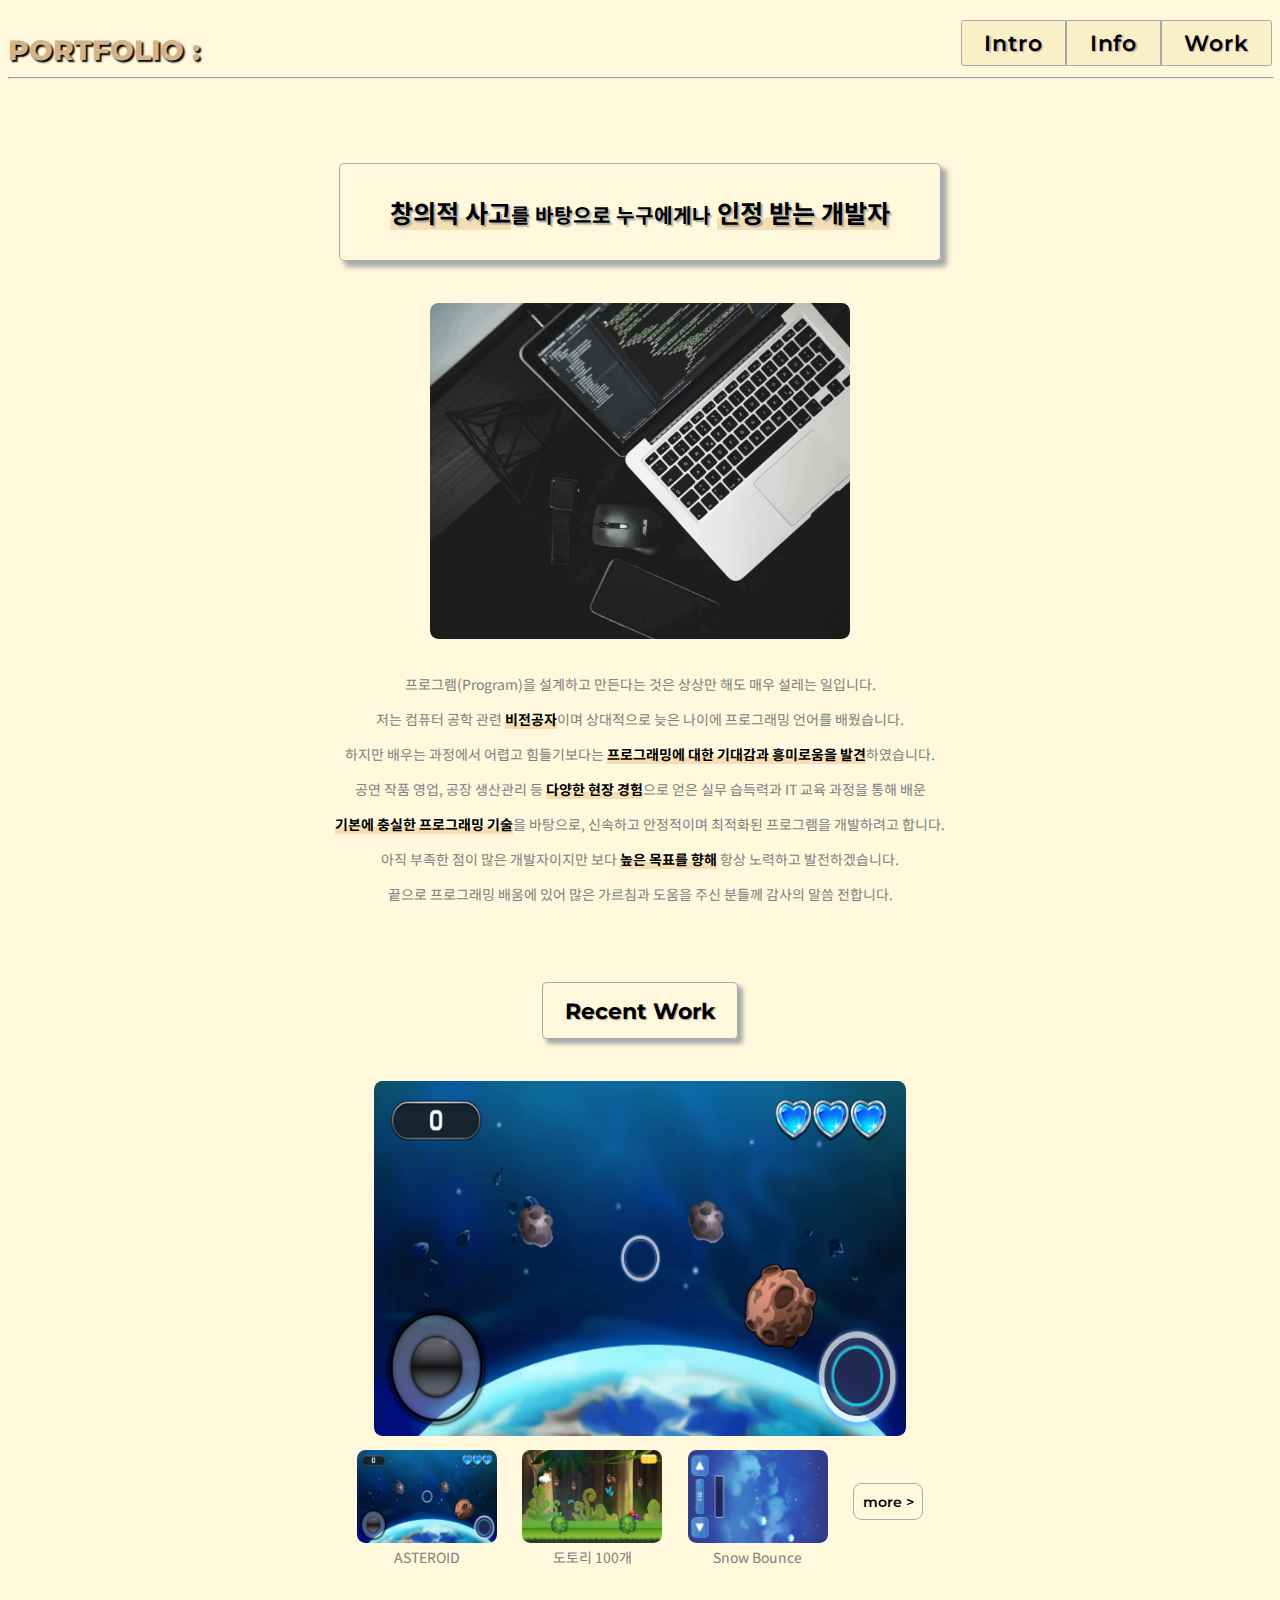
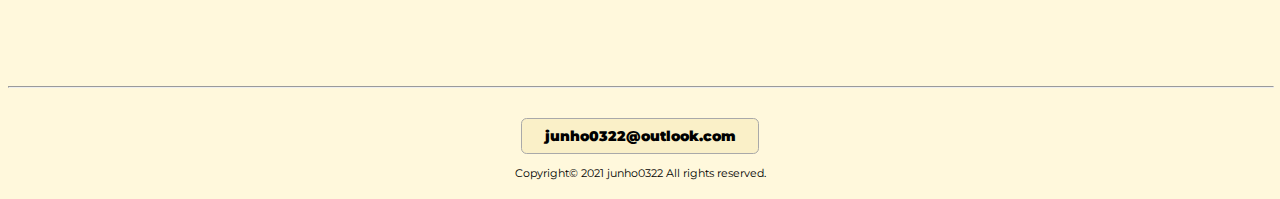
==== index.html @ 2e94d888 "Add files via upload" ====
<!DOCTYPE html>
<html lang="en">
<head>
    <meta charset="UTF-8">
    <meta http-equiv="X-UA-Compatible" content="IE=edge">
    <meta name="viewport" content="width=device-width, initial-scale=1.0">
    <title>PORTFOLIO :</title>
    <link rel="stylesheet" type="text/css" href="style.css">
    <link rel="preconnect" href="https://fonts.gstatic.com">
    <link href="https://fonts.googleapis.com/css2?family=Noto+Sans+KR:wght@100;300;400;500;700;900&display=swap" rel="stylesheet">
    <link rel="preconnect" href="https://fonts.gstatic.com">
    <link href="https://fonts.googleapis.com/css2?family=Montserrat:ital,wght@0,100;0,200;0,300;0,400;0,500;0,600;0,700;0,800;0,900;1,100;1,200;1,300;1,400;1,500;1,600;1,700;1,800;1,900&display=swap"
        rel="stylesheet"> 
    <script src="http://code.jquery.com/jquery-1.9.1.min.js"></script>
    <script>
        $(function() {
            $("#recent-small > li > a").mouseenter(function(e) {
                e.preventDefault();
                var imgPath = $(this).attr("href");
                $("#recent-large").attr("src", imgPath);
            });
        });
        $(function() {
            $("#recent-small > li > a").click(function(e) {
                e.preventDefault(); });
        });
    </script>
</head>
<body>
    <div class="frame">
        <nav class="navigator">
            <h2 id="site-name">PORTFOLIO :</h2>
            <ul id="nav-menu">
                <li><a href="work.html">Work</a></li>
                <li><a href="info.html">Info</a></li>
                <li><a href="index.html">Intro</a></li>
            </ul>
        </nav>
        <hr width="100%" size="2px">
        <div class="intro">
            <h2 class="intro-main">
                <span id="high" style="color:black;">창의적 사고</span><span style="font-size:0.8em;">를 바탕으로 누구에게나</span>
                <span id="high" style="color:black;">인정 받는 개발자</span>
            </h2>  
            <img src="image/intro.gif">
            <p>프로그램(Program)을 설계하고 만든다는 것은 상상만 해도 매우 설레는 일입니다.<br>
            저는 컴퓨터 공학 관련 <span id="high" style="color:black;"><strong>비전공자</strong></span>이며 상대적으로 늦은 나이에 프로그래밍 언어를 배웠습니다.<br>
            하지만 배우는 과정에서 어렵고 힘들기보다는 <span id="high" style="color:black;"><strong>프로그래밍에 대한 기대감과 흥미로움을 발견</strong></span>하였습니다.<br>
            공연 작품 영업, 공장 생산관리 등 <span id="high" style="color:black;"><strong>다양한 현장 경험</strong></span>으로 얻은 실무 습득력과 IT 교육 과정을 통해 배운<br>
            <span id="high" style="color:black;"><strong>기본에 충실한 프로그래밍 기술</strong></span>을 바탕으로, 신속하고 안정적이며 최적화된 프로그램을 개발하려고 합니다.<br>
            아직 부족한 점이 많은 개발자이지만 보다 <span id="high" style="color:black;"><strong>높은 목표를 향해</strong></span> 항상 노력하고 발전하겠습니다.<br>
            끝으로 프로그래밍 배움에 있어 많은 가르침과 도움을 주신 분들께 감사의 말씀 전합니다.<br>
            </p>
        </div>
        <div class="recent-main">
            <h2>Recent Work</h2>
        </div>
        <div class="recent-img">
            <img id="recent-large" src="image/asteroid.png">
            <ul id="recent-small">
                <li><a href="image/asteroid.png"><img src="image/asteroid.png"></a><p>ASTEROID</p></li>
                <li><a href="image/dotori100.png"><img src="image/dotori100.png"></a><p>도토리 100개</p></li>
                <li><a href="image/snowbounce.png"><img src="image/snowbounce.png"></a><p>Snow Bounce</p></li>
                <li><button id="recent-btn" onclick="location.href='work.html'">more ></button>
            </ul>
        </div>
        <footer class="footer">
            <hr width="100%" size="2px">
            <a id="mail" href="mailto:junho0322@outlook.com"><strong>junho0322@outlook.com</strong></a>
            <p id="copyright" style="color:black;">Copyright© 2021 junho0322 All rights reserved.</p>
        </footer>
    </div>
</body>
</html>
---- style.css ----
/* body section */

@media (min-width: 1025px) {
    body {
        font-family: 'Noto Sans KR', sans-serif;
        background-color: cornsilk;
        font-size: 14px;
        color: gray;
    }
}

@media (min-width: 768px) and (max-width: 1024px) {
    body {
        font-family: 'Noto Sans KR', sans-serif;
        background-color: cornsilk;
        font-size: 13px;
        color: gray;
    }
}

@media (min-width: 481px) and (max-width: 767px) {
    body {
        font-family: 'Noto Sans KR', sans-serif;
        background-color: cornsilk;
        font-size: 10.2px;
        color: gray;
    }
}

@media (max-width: 480px) {
    body {
        font-family: 'Noto Sans KR', sans-serif;
        background-color: cornsilk;
        font-size: 9.5px;
        color: gray;
    }
}

/* frame section */

a:link {
    text-decoration: none;
    color: black;
}

#high {
    box-shadow: inset 0 -0.5em 0 wheat;
    transform: none;
}

/* navigator bar */

.navigator {
    font-family: 'Montserrat', sans-serif;
    justify-content: space-between;
    margin-top: 1.4em;
    line-height: 2em;
    display: flex;
}

#site-name {
    text-shadow: 0.06em 0.06em 0.06em black;
    padding: 0.6em 0em 0.2em 0em;
    font-weight: 800;
    font-size: 2em;
    color: tan;
    margin: 0;
}

#nav-menu {
    margin: 0;
}

#nav-menu > li {
    padding: 0.6em 1.6em 0.6em 1.6em;
    border: 0.1em solid darkgray;
    transition: all 0.5s;
    background: rgb(250, 240, 200);
    float: right;
    display: flex;
}

#nav-menu > li > a {
    text-shadow: 0.06em 0.06em 0.06em darkgray;
    letter-spacing: 0.04em;
    font-weight: 600;
    font-size: 1.6em;
    color: black;
}

#nav-menu > li:first-child {
	border-top-right-radius: 0.2em;
	border-bottom-right-radius: 0.2em;
}

#nav-menu > li:last-child {
	border-top-left-radius: 0.2em;
	border-bottom-left-radius: 0.2em;
}

#nav-menu > li:hover {
    border: 0.1em solid black;
    background: tan;
    flex-direction: row;
    color: black;
}

/* intro section */

.intro {
    flex-direction: column;
    align-items: center;
    text-align: center;
    margin-bottom: 4em;
    margin-top: 6em;
    display: flex;
}

.intro-main {
    box-shadow: 0.2em 0.2em 0.2em darkgrey;
    text-shadow: 0.06em 0.06em 0.06em darkgray;
    border: 0.04em solid darkgray;
    padding: 1.2em 2em 1.2em 2em;
    border-radius: 0.2em;
    font-size: 1.8em;
    color: black;
    margin: 0;
}

.intro > img {
    border-radius: 0.6em;
    margin-top: 3em;
    height: auto;
    width: 30em;
}

.intro > p {
    line-height: 250%;
    margin-top: 2em;
    font-size: 1em;
}

.recent-main {
    text-align: center;
    flex-direction: column;
    align-items: center;
    display: flex;
}

.recent-main > h2 {
    box-shadow: 0.2em 0.2em 0.2em darkgrey;
    font-family: 'Montserrat', sans-serif;
    text-shadow: 0.06em 0.06em 0.06em darkgray;
    border: 0.04em solid darkgray;
    padding: 0.6em 1em 0.6em 1em;
    border-radius: 0.2em;
    font-size: 1.6em;
    color: black;
    margin: 0;
}

.recent-img {
    flex-direction: column;
    align-items: center;
    margin-top: 3em;
    display: flex;
}

#recent-large {
    border-radius: 0.6em;
	height: auto;
    width: 38em;
}

#recent-small {
    margin: 0;
    padding: 0;
}

#recent-small > li {
    display: inline-block;
    text-align: center;
    padding: 0em 0.8em 0em 0.8em;
    vertical-align: middle;
}

#recent-small > li > a > img {
    border-radius: 0.6em;
    margin-top: 1em;
    height: auto;
    width: 10em;
}

#recent-small > li > p {
    margin: 0;
}

#recent-small > li > button {
    font-family: 'Montserrat', sans-serif;
    padding: 0.6em 0.6em 0.6em 0.6em;
    border: 0.04em solid darkgray;
    border-radius: 0.6em;
    margin: 0;
    font-size: 1em;
    background: none;
    cursor: pointer;
    font-weight: 600;
    transition: all 0.5s;
}

#recent-small > li > button:hover {
    border: 0.04em solid black;
    background: wheat;
}

/* info section */

.info-main {
    flex-direction: column;
    align-items: center;
    text-align: center;
    margin-top: 6em;
    display: flex;
}

.info-main > h2 {
    box-shadow: 0.2em 0.2em 0.2em darkgrey;
    font-family: 'Montserrat', sans-serif;
    text-shadow: 0.06em 0.06em 0.06em darkgray;
    border: 0.04em solid darkgray;
    padding: 0.6em 1em 0.6em 1em;
    border-radius: 0.2em;
    font-size: 1.6em;
    margin: 0;
    color: black;
}
 
.info-profile {
    justify-content: center;
    flex-direction: row;
    margin: 3em 0em 4em 0em;
    display: flex;
}

.info-profile > img {
    margin-right: 2em;
    border-radius: 0.4em;
    height: auto;
    width: 20em;
}

#info-comment > h2 {
    font-family: 'Montserrat', sans-serif;
    text-shadow: 0.06em 0.06em 0.06em darkgray;
    font-size: 1.6em;
    color: black;
    margin: 0;
}

#info-comment > p {
    margin: 1.4em 0em 3em 0em;
    line-height: 200%;
    font-size: 1em;
}

.contents-main {
    flex-direction: column;
    align-items: center;
    text-align: center;
    display: flex;
}

.contents-main > h2 {
    box-shadow: 0.2em 0.2em 0.2em darkgrey;
    font-family: 'Montserrat', sans-serif;
    text-shadow: 0.06em 0.06em 0.06em darkgray;
    border: 0.04em solid darkgray;
    padding: 0.6em 1em 0.6em 1em;
    border-radius: 0.2em;
    font-size: 1.6em;
    margin-top: 1em;
    color: black;
}

.contents-list {
    justify-content: center;
    text-align: center;
    display: flex;
}

#contents-icon {
    font-family: 'Montserrat', sans-serif;
    color: darkgray;
    font-weight: 600;
    margin: 1em 1.6em;
    font-size: 1em;
}

#contents-icon > img {
    height: auto;
    width: 5em;
}

/* work section */

.work-main {
    margin: 6em 0em 3em 0em;
    flex-direction: column;
    align-items: center;
    text-align: center;
    display: flex;
}

.work-main > h2 {
    box-shadow: 0.2em 0.2em 0.2em darkgrey;
    font-family: 'Montserrat', sans-serif;
    text-shadow: 0.06em 0.06em 0.06em darkgray;
    border: 0.04em solid darkgray;
    padding: 0.6em 1em 0.6em 1em;
    border-radius: 0.2em;
    font-size: 1.6em;
    color: black;
    margin: 0;
}

.work-main > p {
    line-height: 250%;
    margin-top: 2.6em;
    margin-bottom: 0;
    font-size: 1em;
}

.work-list {
    justify-content: center;
    margin-top: 2em;
    display: flex;
}

.work-list > img {
    border-radius: 0.4em;
    margin-right: 2em;
    height: auto;
    width: 28em;
}

#work-comment > h2 {
    font-family: 'Montserrat', sans-serif;
    margin-top: 0.4em;
    font-size: 1.2em;
    color: black;
}

#work-comment > p {
    line-height: 200%;
    font-size: 1em;
    margin: 0;
}

#work-os {
    border: 0.04em solid darkgray;
    transition: all 0.5s;
    padding: 0.8em 0.8em 0.8em 0.8em;
    border-radius: 1em;
    margin-top: 1em;
    width: 2.5em;
}

#work-os:hover {
    border: 0.04em solid black;
    background: wheat;
}

/* footer section */

.footer {
    font-family: 'Montserrat', sans-serif;
    flex-direction: column;
    align-items: center;
    margin-top: 8em;
    display: flex;
}

#mail {
    font-family: 'Montserrat', sans-serif;
    background: rgb(250, 240, 200);
    padding: 0.6em 1.6em 0.6em 1.6em;
    border: 0.1em solid darkgray;
    border-radius: 0.4em;
    margin-top: 1.6em;
    font-weight: 600;
    transition: all 0.5s;
}
    
#mail:hover {
    background: tan;
    color: black;
    border: 0.1em solid black;
}

#copyright {
    font-family: 'Montserrat', sans-serif;
    font-weight: 400;
    font-size: 0.8em;
}
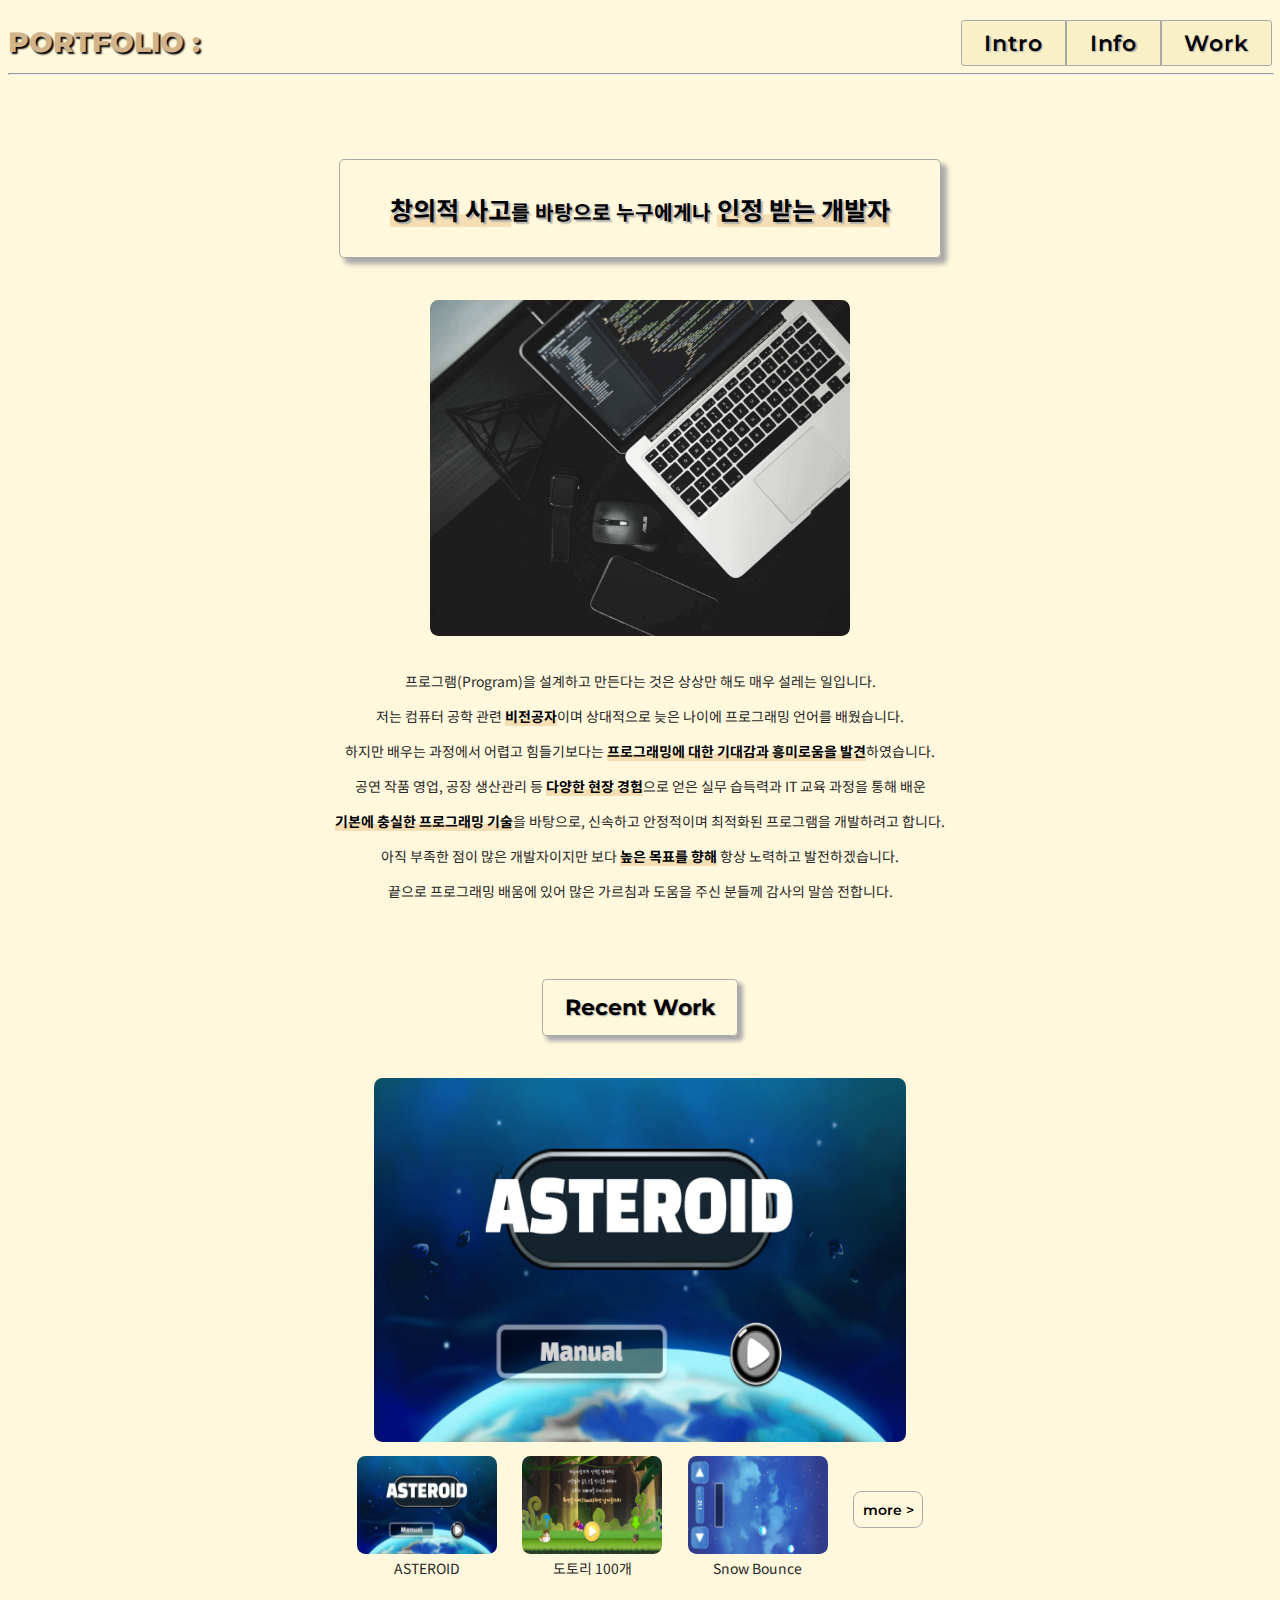
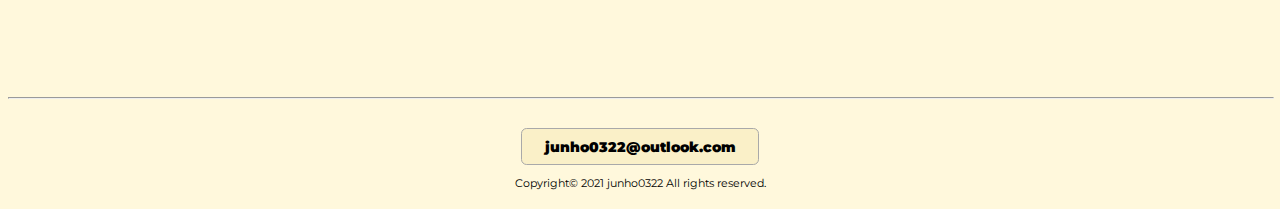
==== commit f0dcb233: "Add files via upload" ====
--- a/index.html
+++ b/index.html
@@ -13,16 +13,17 @@
         rel="stylesheet"> 
     <script src="http://code.jquery.com/jquery-1.9.1.min.js"></script>
     <script>
-        $(function() {
+        $(document).ready(function() {
             $("#recent-small > li > a").mouseenter(function(e) {
                 e.preventDefault();
                 var imgPath = $(this).attr("href");
                 $("#recent-large").attr("src", imgPath);
             });
         });
-        $(function() {
+        $(document).ready(function() {
             $("#recent-small > li > a").click(function(e) {
-                e.preventDefault(); });
+                e.preventDefault();
+            });
         });
     </script>
 </head>
@@ -56,11 +57,11 @@
             <h2>Recent Work</h2>
         </div>
         <div class="recent-img">
-            <img id="recent-large" src="image/asteroid.png">
+            <img id="recent-large" src="image/work1-1.png">
             <ul id="recent-small">
-                <li><a href="image/asteroid.png"><img src="image/asteroid.png"></a><p>ASTEROID</p></li>
-                <li><a href="image/dotori100.png"><img src="image/dotori100.png"></a><p>도토리 100개</p></li>
-                <li><a href="image/snowbounce.png"><img src="image/snowbounce.png"></a><p>Snow Bounce</p></li>
+                <li><a href="image/work1-1.png"><img src="image/work1-1.png"></a><p>ASTEROID</p></li>
+                <li><a href="image/work2-1.png"><img src="image/work2-1.png"></a><p>도토리 100개</p></li>
+                <li><a href="image/work3-1.png"><img src="image/work3-1.png"></a><p>Snow Bounce</p></li>
                 <li><button id="recent-btn" onclick="location.href='work.html'">more ></button>
             </ul>
         </div>
--- a/style.css
+++ b/style.css
@@ -4,8 +4,8 @@
     body {
         font-family: 'Noto Sans KR', sans-serif;
         background-color: cornsilk;
+        color: rgb(40, 40, 40);
         font-size: 14px;
-        color: gray;
     }
 }
 
@@ -13,17 +13,26 @@
     body {
         font-family: 'Noto Sans KR', sans-serif;
         background-color: cornsilk;
+        color: rgb(40, 40, 40);
         font-size: 13px;
-        color: gray;
     }
 }
 
-@media (min-width: 481px) and (max-width: 767px) {
+@media (min-width: 624px) and (max-width: 767px) {
     body {
         font-family: 'Noto Sans KR', sans-serif;
         background-color: cornsilk;
-        font-size: 10.2px;
-        color: gray;
+        color: rgb(40, 40, 40);
+        font-size: 11px;
+    }
+}
+
+@media (min-width: 481px) and (max-width: 623px) {
+    body {
+        font-family: 'Noto Sans KR', sans-serif;
+        background-color: cornsilk;
+        color: rgb(40, 40, 40);
+        font-size: 9px;
     }
 }
 
@@ -31,8 +40,8 @@
     body {
         font-family: 'Noto Sans KR', sans-serif;
         background-color: cornsilk;
-        font-size: 9.5px;
-        color: gray;
+        color: rgb(40, 40, 40);
+        font-size: 8px;
     }
 }
 
@@ -60,7 +69,7 @@
 
 #site-name {
     text-shadow: 0.06em 0.06em 0.06em black;
-    padding: 0.6em 0em 0.2em 0em;
+    padding: 0.3em 0em 0.2em 0em;
     font-weight: 800;
     font-size: 2em;
     color: tan;
@@ -72,12 +81,12 @@
 }
 
 #nav-menu > li {
+    background: rgb(250, 240, 200);
     padding: 0.6em 1.6em 0.6em 1.6em;
     border: 0.1em solid darkgray;
     transition: all 0.5s;
-    background: rgb(250, 240, 200);
+    display: flex;
     float: right;
-    display: flex;
 }
 
 #nav-menu > li > a {
@@ -89,19 +98,19 @@
 }
 
 #nav-menu > li:first-child {
+    border-bottom-right-radius: 0.2em;
 	border-top-right-radius: 0.2em;
-	border-bottom-right-radius: 0.2em;
 }
 
 #nav-menu > li:last-child {
-	border-top-left-radius: 0.2em;
 	border-bottom-left-radius: 0.2em;
+    border-top-left-radius: 0.2em;
 }
 
 #nav-menu > li:hover {
     border: 0.1em solid black;
+    flex-direction: row;
     background: tan;
-    flex-direction: row;
     color: black;
 }
 
@@ -117,8 +126,8 @@
 }
 
 .intro-main {
-    box-shadow: 0.2em 0.2em 0.2em darkgrey;
-    text-shadow: 0.06em 0.06em 0.06em darkgray;
+    text-shadow: 0.06em 0.06em 0.06em darkgray;
+    box-shadow: 0.2em 0.2em 0.2em darkgray;
     border: 0.04em solid darkgray;
     padding: 1.2em 2em 1.2em 2em;
     border-radius: 0.2em;
@@ -130,7 +139,7 @@
 .intro > img {
     border-radius: 0.6em;
     margin-top: 3em;
-    height: auto;
+    height: 24em;
     width: 30em;
 }
 
@@ -141,16 +150,16 @@
 }
 
 .recent-main {
-    text-align: center;
-    flex-direction: column;
-    align-items: center;
+    flex-direction: column;
+    align-items: center;
+    text-align: center;
     display: flex;
 }
 
 .recent-main > h2 {
-    box-shadow: 0.2em 0.2em 0.2em darkgrey;
-    font-family: 'Montserrat', sans-serif;
-    text-shadow: 0.06em 0.06em 0.06em darkgray;
+    text-shadow: 0.06em 0.06em 0.06em darkgray;
+    box-shadow: 0.2em 0.2em 0.2em darkgray;
+    font-family: 'Montserrat', sans-serif;
     border: 0.04em solid darkgray;
     padding: 0.6em 1em 0.6em 1em;
     border-radius: 0.2em;
@@ -168,26 +177,26 @@
 
 #recent-large {
     border-radius: 0.6em;
-	height: auto;
+	height: 26em;
     width: 38em;
 }
 
 #recent-small {
-    margin: 0;
     padding: 0;
+    margin: 0;
 }
 
 #recent-small > li {
+    padding: 0em 0.8em 0em 0.8em;
     display: inline-block;
     text-align: center;
-    padding: 0em 0.8em 0em 0.8em;
     vertical-align: middle;
 }
 
 #recent-small > li > a > img {
     border-radius: 0.6em;
     margin-top: 1em;
-    height: auto;
+    height: 7em;
     width: 10em;
 }
 
@@ -200,12 +209,12 @@
     padding: 0.6em 0.6em 0.6em 0.6em;
     border: 0.04em solid darkgray;
     border-radius: 0.6em;
-    margin: 0;
-    font-size: 1em;
+    transition: all 0.5s;
+    font-weight: 600;
     background: none;
     cursor: pointer;
-    font-weight: 600;
-    transition: all 0.5s;
+    font-size: 1em;
+    margin: 0;
 }
 
 #recent-small > li > button:hover {
@@ -224,34 +233,34 @@
 }
 
 .info-main > h2 {
-    box-shadow: 0.2em 0.2em 0.2em darkgrey;
-    font-family: 'Montserrat', sans-serif;
-    text-shadow: 0.06em 0.06em 0.06em darkgray;
+    text-shadow: 0.06em 0.06em 0.06em darkgray;
+    box-shadow: 0.2em 0.2em 0.2em darkgray;
+    font-family: 'Montserrat', sans-serif;
     border: 0.04em solid darkgray;
     padding: 0.6em 1em 0.6em 1em;
     border-radius: 0.2em;
     font-size: 1.6em;
-    margin: 0;
-    color: black;
+    color: black;
+    margin: 0;
 }
  
 .info-profile {
     justify-content: center;
+    margin: 3em 0em 4em 0em;
     flex-direction: row;
-    margin: 3em 0em 4em 0em;
     display: flex;
 }
 
 .info-profile > img {
+    border-radius: 0.4em;
     margin-right: 2em;
-    border-radius: 0.4em;
-    height: auto;
+    height: 26em;
     width: 20em;
 }
 
 #info-comment > h2 {
-    font-family: 'Montserrat', sans-serif;
-    text-shadow: 0.06em 0.06em 0.06em darkgray;
+    text-shadow: 0.06em 0.06em 0.06em darkgray;
+    font-family: 'Montserrat', sans-serif;
     font-size: 1.6em;
     color: black;
     margin: 0;
@@ -271,9 +280,9 @@
 }
 
 .contents-main > h2 {
-    box-shadow: 0.2em 0.2em 0.2em darkgrey;
-    font-family: 'Montserrat', sans-serif;
-    text-shadow: 0.06em 0.06em 0.06em darkgray;
+    text-shadow: 0.06em 0.06em 0.06em darkgray;
+    box-shadow: 0.2em 0.2em 0.2em darkgray;
+    font-family: 'Montserrat', sans-serif;
     border: 0.04em solid darkgray;
     padding: 0.6em 1em 0.6em 1em;
     border-radius: 0.2em;
@@ -290,14 +299,13 @@
 
 #contents-icon {
     font-family: 'Montserrat', sans-serif;
-    color: darkgray;
+    margin: 1em 1.6em;
     font-weight: 600;
-    margin: 1em 1.6em;
     font-size: 1em;
 }
 
 #contents-icon > img {
-    height: auto;
+    height: 5em;
     width: 5em;
 }
 
@@ -312,9 +320,9 @@
 }
 
 .work-main > h2 {
-    box-shadow: 0.2em 0.2em 0.2em darkgrey;
-    font-family: 'Montserrat', sans-serif;
-    text-shadow: 0.06em 0.06em 0.06em darkgray;
+    text-shadow: 0.06em 0.06em 0.06em darkgray;
+    box-shadow: 0.2em 0.2em 0.2em darkgray;
+    font-family: 'Montserrat', sans-serif;
     border: 0.04em solid darkgray;
     padding: 0.6em 1em 0.6em 1em;
     border-radius: 0.2em;
@@ -339,7 +347,7 @@
 .work-list > img {
     border-radius: 0.4em;
     margin-right: 2em;
-    height: auto;
+    height: 19em;
     width: 28em;
 }
 
@@ -357,9 +365,9 @@
 }
 
 #work-os {
+    padding: 0.8em 0.8em 0.8em 0.8em;
     border: 0.04em solid darkgray;
     transition: all 0.5s;
-    padding: 0.8em 0.8em 0.8em 0.8em;
     border-radius: 1em;
     margin-top: 1em;
     width: 2.5em;
@@ -385,16 +393,16 @@
     background: rgb(250, 240, 200);
     padding: 0.6em 1.6em 0.6em 1.6em;
     border: 0.1em solid darkgray;
+    transition: all 0.5s;
     border-radius: 0.4em;
     margin-top: 1.6em;
     font-weight: 600;
-    transition: all 0.5s;
 }
     
 #mail:hover {
+    border: 0.1em solid black;
     background: tan;
     color: black;
-    border: 0.1em solid black;
 }
 
 #copyright {
